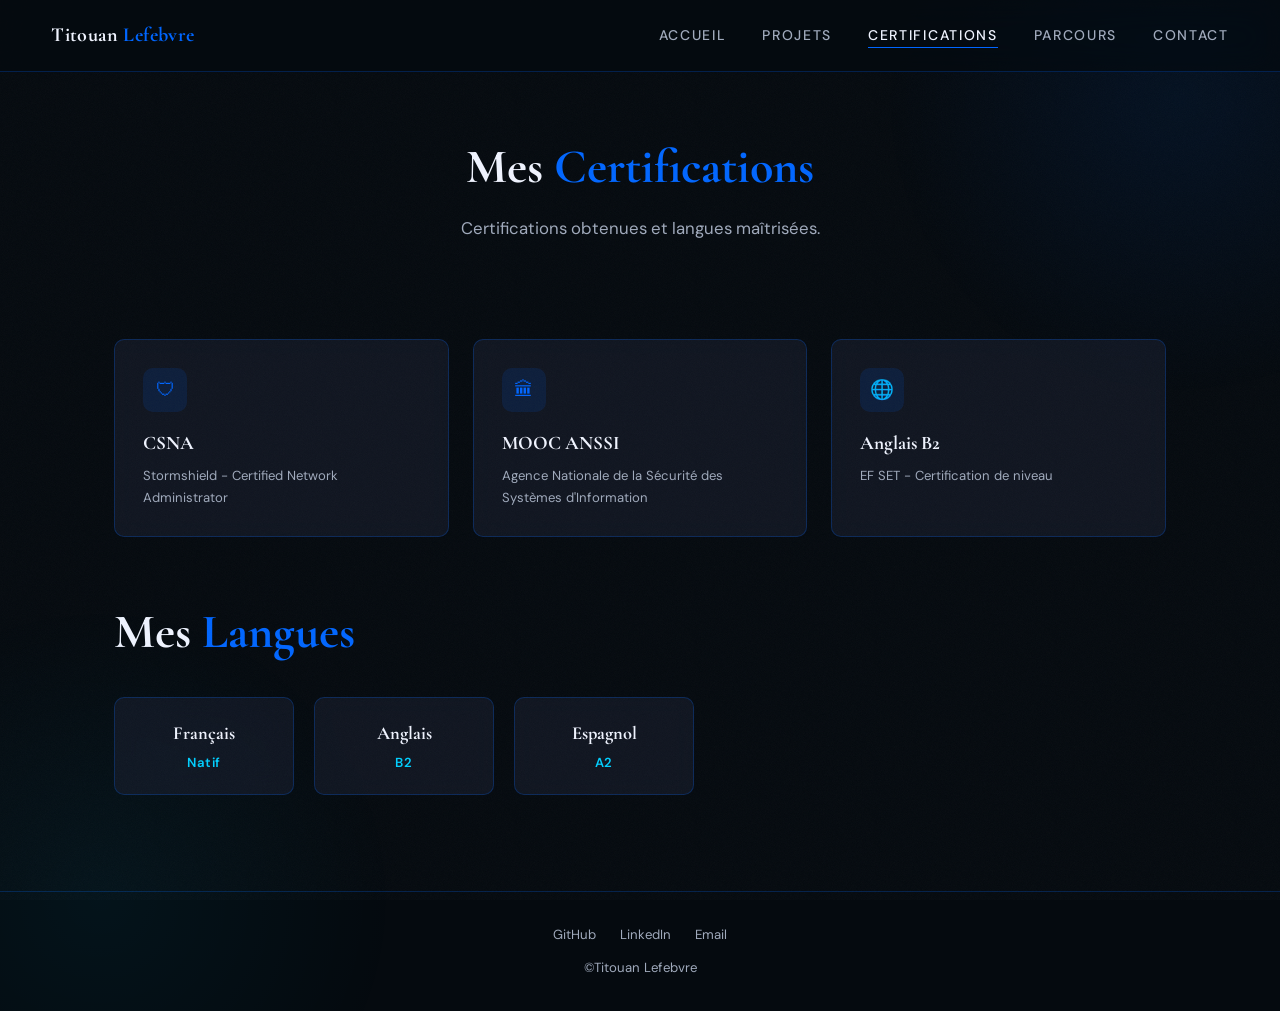
==== certifications.html @ 8d19de07 "Push test site" ====
<!DOCTYPE html>
<html lang="fr">
<head>
  <meta charset="UTF-8">
  <meta name="viewport" content="width=device-width, initial-scale=1.0">
  <title>Certifications - Titouan Lefebvre</title>
  <link rel="stylesheet" href="style.css">
</head>
<body>

<div id="cursor"></div>
<div class="ambient-glow"></div>
<div class="ambient-glow ambient-glow--bottom"></div>

<!-- Navigation -->
<nav class="navbar">
  <a href="index.html" class="nav-logo">Titouan <span>Lefebvre</span></a>
  <ul class="nav-links">
    <li><a href="index.html" class="nav-link">Accueil</a></li>
    <li><a href="projets.html" class="nav-link">Projets</a></li>
    <li><a href="certifications.html" class="nav-link">Certifications</a></li>
    <li><a href="parcours.html" class="nav-link">Parcours</a></li>
    <li><a href="contact.html" class="nav-link">Contact</a></li>
  </ul>
  <button class="burger" aria-label="Menu"><span></span><span></span><span></span></button>
</nav>
<div class="mobile-menu">
  <a href="index.html" class="nav-link">Accueil</a>
  <a href="projets.html" class="nav-link">Projets</a>
  <a href="certifications.html" class="nav-link">Certifications</a>
  <a href="parcours.html" class="nav-link">Parcours</a>
  <a href="contact.html" class="nav-link">Contact</a>
</div>

<!-- Header -->
<header class="page-header">
  <h1 class="section__title reveal">Mes <span class="accent">Certifications</span></h1>
  <p class="section__subtitle reveal">Certifications obtenues et langues maîtrisées.</p>
</header>

<!-- Certifications -->
<section class="section" style="padding-top:0">

  <div class="cert-grid">

    <div class="cert-card reveal">
      <div class="cert-card__icon">🛡</div>
      <h3 class="cert-card__name">CSNA</h3>
      <p class="cert-card__org">Stormshield - Certified Network Administrator</p>
    </div>

    <div class="cert-card reveal">
      <div class="cert-card__icon">🏛</div>
      <h3 class="cert-card__name">MOOC ANSSI</h3>
      <p class="cert-card__org">Agence Nationale de la Sécurité des Systèmes d'Information</p>
    </div>

    <div class="cert-card reveal">
      <div class="cert-card__icon">🌐</div>
      <h3 class="cert-card__name">Anglais B2</h3>
      <p class="cert-card__org">EF SET - Certification de niveau</p>
    </div>

  </div>

  <!-- Langues -->
  <h2 class="section__title reveal" style="margin-bottom:1.5rem;">Mes <span class="accent">Langues</span></h2>

  <div class="langues-list reveal">
    <div class="langue-item">
      <p class="langue-item__name">Français</p>
      <p class="langue-item__level">Natif</p>
    </div>
    <div class="langue-item">
      <p class="langue-item__name">Anglais</p>
      <p class="langue-item__level">B2</p>
    </div>
    <div class="langue-item">
      <p class="langue-item__name">Espagnol</p>
      <p class="langue-item__level">A2</p>
    </div>
  </div>

</section>

<!-- Footer -->
<footer class="footer">
  <div class="footer__links">
    <a href="https://github.com/Bearwholovebeer" target="_blank" class="footer__link">GitHub</a>
    <a href="https://www.linkedin.com/in/titouan-lefebvre-le-brouster-031602282" target="_blank" class="footer__link">LinkedIn</a>
    <a href="contact.html" class="footer__link">Email</a>
  </div>
  <p>&copy;Titouan Lefebvre</p>
</footer>

<script src="nav.js"></script>
</body>
</html>
---- style.css ----
/* ═══════════════════════════════════════════
   PORTFOLIO — Titouan Lefebvre-Le Brouster
   Direction : Luxe, Premium, Cybersécurité
   ═══════════════════════════════════════════ */

@import url('https://fonts.googleapis.com/css2?family=Cormorant+Garamond:ital,wght@0,400;0,600;0,700;1,400&family=DM+Sans:ital,wght@0,400;0,500;0,700;1,400&display=swap');

/* --- Tokens --- */
:root {
  --bg: #050A0F;
  --bg-card: #1A2030;
  --blue: #0066FF;
  --blue-dark: #005CE6;
  --cyan: #00CFFF;
  --white: #F0F4FF;
  --white-muted: #A0AABC;
  --border: rgba(0,102,255,0.25);
  --border-hover: rgba(0,207,255,0.45);
  --glass: rgba(26,32,48,0.55);
  --font-display: 'Cormorant Garamond', Georgia, serif;
  --font-body: 'DM Sans', system-ui, sans-serif;
  --ease: cubic-bezier(.25,.46,.45,.94);
  --ease-out: cubic-bezier(.22,1,.36,1);
}

/* --- Reset --- */
*, *::before, *::after { margin: 0; padding: 0; box-sizing: border-box; }
html { scroll-behavior: smooth; font-size: 16px; }

body {
  font-family: var(--font-body);
  background: var(--bg);
  color: var(--white);
  line-height: 1.65;
  overflow-x: hidden;
  -webkit-font-smoothing: antialiased;
}

/* --- Grain overlay --- */
body::before {
  content: '';
  position: fixed;
  inset: 0;
  z-index: 9999;
  pointer-events: none;
  opacity: .035;
  background-image: url("data:image/svg+xml,%3Csvg viewBox='0 0 256 256' xmlns='http://www.w3.org/2000/svg'%3E%3Cfilter id='n'%3E%3CfeTurbulence type='fractalNoise' baseFrequency='0.85' numOctaves='4' stitchTiles='stitch'/%3E%3C/filter%3E%3Crect width='100%25' height='100%25' filter='url(%23n)'/%3E%3C/svg%3E");
  background-repeat: repeat;
  background-size: 180px;
}

/* --- Custom cursor --- */
@media (hover: hover) {
  body { cursor: none; }
  a, button, .card, .nav-link { cursor: none; }
}
#cursor {
  position: fixed;
  width: 12px;
  height: 12px;
  background: var(--cyan);
  border-radius: 50%;
  pointer-events: none;
  z-index: 100000;
  mix-blend-mode: screen;
  transition: transform .15s var(--ease), opacity .2s;
  transform: translate(-50%,-50%);
  opacity: 0;
}
#cursor.visible { opacity: 1; }
#cursor.hover { transform: translate(-50%,-50%) scale(2.5); background: var(--blue); }

/* --- Ambient glow --- */
.ambient-glow {
  position: fixed;
  width: 600px;
  height: 600px;
  border-radius: 50%;
  background: radial-gradient(circle, rgba(0,102,255,0.08) 0%, transparent 70%);
  pointer-events: none;
  z-index: 0;
  top: -200px;
  right: -200px;
}
.ambient-glow--bottom {
  top: auto;
  bottom: -300px;
  right: auto;
  left: -200px;
  background: radial-gradient(circle, rgba(0,207,255,0.05) 0%, transparent 70%);
}

/* --- Navigation --- */
.navbar {
  position: fixed;
  top: 0;
  left: 0;
  right: 0;
  z-index: 10000;
  padding: 0 clamp(1.5rem, 4vw, 4rem);
  height: 72px;
  display: flex;
  align-items: center;
  justify-content: space-between;
  backdrop-filter: blur(16px) saturate(1.4);
  -webkit-backdrop-filter: blur(16px) saturate(1.4);
  background: rgba(5,10,15,0.7);
  border-bottom: 1px solid var(--border);
}
.nav-logo {
  font-family: var(--font-display);
  font-size: 1.25rem;
  font-weight: 700;
  color: var(--white);
  text-decoration: none;
  letter-spacing: .02em;
  white-space: nowrap;
}
.nav-logo span { color: var(--blue); }
.nav-links {
  display: flex;
  gap: 2.25rem;
  list-style: none;
}
.nav-link {
  font-size: .875rem;
  font-weight: 500;
  color: var(--white-muted);
  text-decoration: none;
  text-transform: uppercase;
  letter-spacing: .12em;
  position: relative;
  transition: color .3s;
}
.nav-link::after {
  content: '';
  position: absolute;
  bottom: -4px;
  left: 0;
  width: 0;
  height: 1.5px;
  background: var(--blue);
  transition: width .35s var(--ease-out);
}
.nav-link:hover, .nav-link.active { color: var(--white); }
.nav-link:hover::after, .nav-link.active::after { width: 100%; }

/* Burger */
.burger {
  display: none;
  flex-direction: column;
  gap: 5px;
  background: none;
  border: none;
  padding: 6px;
  z-index: 10001;
}
.burger span {
  display: block;
  width: 26px;
  height: 2px;
  background: var(--white);
  border-radius: 2px;
  transition: transform .3s, opacity .2s;
}
.burger.open span:nth-child(1) { transform: translateY(7px) rotate(45deg); }
.burger.open span:nth-child(2) { opacity: 0; }
.burger.open span:nth-child(3) { transform: translateY(-7px) rotate(-45deg); }

/* Mobile nav */
.mobile-menu {
  position: fixed;
  inset: 0;
  z-index: 9999;
  background: rgba(5,10,15,0.96);
  backdrop-filter: blur(24px);
  display: flex;
  flex-direction: column;
  align-items: center;
  justify-content: center;
  gap: 2rem;
  opacity: 0;
  pointer-events: none;
  transition: opacity .35s;
}
.mobile-menu.open { opacity: 1; pointer-events: all; }
.mobile-menu .nav-link {
  font-size: 1.5rem;
  letter-spacing: .08em;
}

@media (max-width: 768px) {
  .nav-links { display: none; }
  .burger { display: flex; }
}

/* --- Hero --- */
.hero {
  min-height: 100vh;
  display: flex;
  flex-direction: column;
  align-items: center;
  justify-content: center;
  text-align: center;
  padding: 6rem 1.5rem 4rem;
  position: relative;
}

/* Photo placeholder */
.hero__photo {
  width: 300px;
  height: 300px;
  border-radius: 50%;
  border: 2px solid var(--border);
  background: var(--bg-card);
  margin-bottom: 2rem;
  overflow: hidden;
  display: flex;
  align-items: center;
  justify-content: center;
  position: relative;
  box-shadow: 0 0 40px rgba(0,102,255,0.12);
}
.hero__photo img {
  width: 100%;
  height: 100%;
  object-fit: cover;
  display: block;
}
.hero__photo-placeholder {
  font-size: .7rem;
  text-transform: uppercase;
  letter-spacing: .1em;
  color: var(--white-muted);
}

.hero__name {
  font-family: var(--font-display);
  font-size: clamp(2.8rem, 7vw, 5.5rem);
  font-weight: 700;
  line-height: 1.1;
  letter-spacing: -.02em;
  margin-bottom: 1.25rem;
}
.hero__name .accent { color: var(--blue); }
.hero__tagline {
  font-size: clamp(1rem, 2.2vw, 1.3rem);
  color: var(--white-muted);
  max-width: 600px;
  margin-bottom: .5rem;
  font-style: italic;
  font-family: var(--font-display);
}
.hero__typewriter {
  display: inline;
  border-right: 2px solid var(--cyan);
  animation: blink .75s step-end infinite;
}
@keyframes blink { 50% { border-color: transparent; } }

.hero__cta-group {
  display: flex;
  gap: 1rem;
  margin-top: 2.5rem;
  flex-wrap: wrap;
  justify-content: center;
}

/* --- Buttons --- */
.btn {
  display: inline-flex;
  align-items: center;
  gap: .5rem;
  font-family: var(--font-body);
  font-weight: 600;
  font-size: .9rem;
  letter-spacing: .06em;
  text-transform: uppercase;
  text-decoration: none;
  padding: .85rem 2rem;
  border-radius: 4px;
  border: 1px solid var(--border);
  transition: all .35s var(--ease);
}
.btn--primary {
  background: var(--blue);
  color: #fff;
  border-color: var(--blue);
}
.btn--primary:hover {
  background: var(--blue-dark);
  box-shadow: 0 0 30px rgba(0,102,255,0.3);
  transform: translateY(-2px);
}
.btn--outline {
  background: transparent;
  color: var(--white);
}
.btn--outline:hover {
  border-color: var(--cyan);
  color: var(--cyan);
  transform: translateY(-2px);
}

/* --- Section layout --- */
.section {
  max-width: 1100px;
  margin: 0 auto;
  padding: 6rem 1.5rem;
}
.section__title {
  font-family: var(--font-display);
  font-size: clamp(2rem, 4.5vw, 3rem);
  font-weight: 700;
  margin-bottom: .5rem;
}
.section__title .accent { color: var(--blue); }
.section__subtitle {
  color: var(--white-muted);
  font-size: 1.05rem;
  margin-bottom: 3rem;
}

/* --- Cards --- */
.card-grid {
  display: grid;
  grid-template-columns: repeat(auto-fill, minmax(320px, 1fr));
  gap: 1.75rem;
}
.card {
  background: var(--glass);
  border: 1px solid var(--border);
  border-radius: 10px;
  padding: 2rem;
  backdrop-filter: blur(12px);
  -webkit-backdrop-filter: blur(12px);
  transition: transform .35s var(--ease-out), border-color .35s, box-shadow .35s;
  position: relative;
  overflow: hidden;
}
.card::before {
  content: '';
  position: absolute;
  top: 0; left: 0; right: 0;
  height: 2px;
  background: linear-gradient(90deg, transparent, var(--blue), transparent);
  opacity: 0;
  transition: opacity .35s;
}
.card:hover {
  transform: translateY(-6px);
  border-color: var(--border-hover);
  box-shadow: 0 16px 48px rgba(0,102,255,0.08);
}
.card:hover::before { opacity: 1; }
.card__title {
  font-family: var(--font-display);
  font-size: 1.45rem;
  font-weight: 700;
  margin-bottom: .6rem;
}
.card__desc {
  color: var(--white-muted);
  font-size: .925rem;
  line-height: 1.6;
  margin-bottom: 1.25rem;
}
.card__tags {
  display: flex;
  flex-wrap: wrap;
  gap: .5rem;
}
.tag {
  display: inline-block;
  font-size: .75rem;
  font-weight: 600;
  letter-spacing: .06em;
  text-transform: uppercase;
  padding: .3rem .7rem;
  border: 1px solid var(--border);
  border-radius: 3px;
  color: var(--cyan);
  background: rgba(0,207,255,0.06);
}

/* --- Code blocks --- */
.code-block {
  background: #0B1120;
  border: 1px solid var(--border);
  border-radius: 8px;
  padding: 1.25rem 1.5rem;
  overflow-x: auto;
  margin-top: 1rem;
  font-size: .82rem;
  line-height: 1.7;
  color: #c9d1d9;
  font-family: 'SF Mono', 'Fira Code', 'Consolas', monospace;
}
.code-block .kw { color: #ff7b72; }
.code-block .fn { color: #d2a8ff; }
.code-block .str { color: #a5d6ff; }
.code-block .cmt { color: #8b949e; }
.code-block .num { color: #79c0ff; }

/* --- Certifications --- */
.cert-grid {
  display: grid;
  grid-template-columns: repeat(auto-fill, minmax(300px, 1fr));
  gap: 1.5rem;
  margin-bottom: 3.5rem;
}
.cert-card {
  background: var(--glass);
  border: 1px solid var(--border);
  border-radius: 10px;
  padding: 1.75rem;
  backdrop-filter: blur(12px);
  -webkit-backdrop-filter: blur(12px);
  transition: transform .35s var(--ease-out), border-color .35s, box-shadow .35s;
}
.cert-card:hover {
  transform: translateY(-4px);
  border-color: var(--border-hover);
  box-shadow: 0 12px 36px rgba(0,102,255,0.07);
}
.cert-card__icon {
  width: 44px;
  height: 44px;
  border-radius: 10px;
  background: rgba(0,102,255,0.12);
  display: flex;
  align-items: center;
  justify-content: center;
  font-size: 1.2rem;
  margin-bottom: 1rem;
  color: var(--blue);
}
.cert-card__name {
  font-family: var(--font-display);
  font-size: 1.2rem;
  font-weight: 700;
  margin-bottom: .35rem;
}
.cert-card__org {
  font-size: .82rem;
  color: var(--white-muted);
}

/* Langues */
.langues-list {
  display: flex;
  flex-wrap: wrap;
  gap: 1.25rem;
}
.langue-item {
  background: var(--glass);
  border: 1px solid var(--border);
  border-radius: 10px;
  padding: 1.25rem 1.75rem;
  backdrop-filter: blur(12px);
  -webkit-backdrop-filter: blur(12px);
  min-width: 180px;
  text-align: center;
}
.langue-item__name {
  font-family: var(--font-display);
  font-size: 1.15rem;
  font-weight: 700;
  margin-bottom: .25rem;
}
.langue-item__level {
  font-size: .82rem;
  color: var(--cyan);
  font-weight: 600;
  letter-spacing: .05em;
}

/* --- Timeline --- */
.timeline {
  position: relative;
  padding-left: 2.5rem;
}
.timeline::before {
  content: '';
  position: absolute;
  left: 8px;
  top: 0;
  bottom: 0;
  width: 1.5px;
  background: linear-gradient(180deg, var(--blue), var(--cyan), transparent);
}
.timeline__block {
  position: relative;
  margin-bottom: 2.5rem;
}
.timeline__dot {
  position: absolute;
  left: -2.5rem;
  top: 6px;
  width: 16px;
  height: 16px;
  border-radius: 50%;
  background: var(--bg);
  border: 2px solid var(--blue);
  z-index: 1;
}
.timeline__dot::after {
  content: '';
  position: absolute;
  top: 50%; left: 50%;
  width: 6px; height: 6px;
  background: var(--blue);
  border-radius: 50%;
  transform: translate(-50%,-50%);
}
.timeline__date {
  font-size: .8rem;
  font-weight: 600;
  color: var(--cyan);
  text-transform: uppercase;
  letter-spacing: .1em;
  margin-bottom: .25rem;
}
.timeline__title {
  font-family: var(--font-display);
  font-size: 1.25rem;
  font-weight: 700;
  margin-bottom: .3rem;
}
.timeline__desc {
  color: var(--white-muted);
  font-size: .9rem;
  line-height: 1.6;
}
.timeline__section-title {
  font-family: var(--font-display);
  font-size: 1.6rem;
  font-weight: 700;
  margin-bottom: 2rem;
  color: var(--blue);
}

/* --- Contact (info only) --- */
.contact-wrapper {
  max-width: 600px;
}
.contact-info {
  display: flex;
  flex-direction: column;
  gap: 1.5rem;
}
.contact-info__item {
  display: flex;
  align-items: flex-start;
  gap: 1rem;
}
.contact-info__icon {
  width: 44px;
  height: 44px;
  border-radius: 10px;
  background: rgba(0,102,255,0.12);
  display: flex;
  align-items: center;
  justify-content: center;
  flex-shrink: 0;
  color: var(--blue);
  font-size: 1.1rem;
  font-weight: 700;
}
.contact-info__label {
  font-size: .75rem;
  text-transform: uppercase;
  letter-spacing: .1em;
  color: var(--white-muted);
  margin-bottom: .15rem;
}
.contact-info__value {
  font-size: .95rem;
  color: var(--white);
}
.contact-info__value a {
  color: var(--white);
  text-decoration: none;
  border-bottom: 1px solid var(--border);
  transition: border-color .3s, color .3s;
}
.contact-info__value a:hover { border-color: var(--cyan); color: var(--cyan); }

.availability-badge {
  display: inline-flex;
  align-items: center;
  gap: .5rem;
  padding: .6rem 1.2rem;
  border: 1px solid rgba(0,207,255,0.3);
  border-radius: 6px;
  background: rgba(0,207,255,0.06);
  font-size: .85rem;
  font-weight: 600;
  color: var(--cyan);
  margin-top: .5rem;
}
.availability-badge::before {
  content: '';
  width: 8px;
  height: 8px;
  background: var(--cyan);
  border-radius: 50%;
  animation: pulse-dot 2s infinite;
}
@keyframes pulse-dot {
  0%, 100% { opacity: 1; }
  50% { opacity: .3; }
}

/* --- Footer --- */
.footer {
  border-top: 1px solid var(--border);
  padding: 2rem 1.5rem;
  text-align: center;
  color: var(--white-muted);
  font-size: .825rem;
}
.footer__links {
  display: flex;
  justify-content: center;
  gap: 1.5rem;
  margin-bottom: .75rem;
}
.footer__link {
  color: var(--white-muted);
  text-decoration: none;
  transition: color .3s;
}
.footer__link:hover { color: var(--cyan); }

/* --- Page header --- */
.page-header {
  padding: 8rem 1.5rem 3rem;
  text-align: center;
}

/* --- Scroll reveal --- */
.reveal {
  opacity: 0;
  transform: translateY(30px);
  transition: opacity .7s var(--ease), transform .7s var(--ease);
}
.reveal.visible {
  opacity: 1;
  transform: none;
}

/* --- Responsive --- */
@media (max-width: 600px) {
  .card-grid { grid-template-columns: 1fr; }
  .cert-grid { grid-template-columns: 1fr; }
  .hero__name { font-size: 2.4rem; }
  .hero__photo { width: 170px; height: 170px; }
  .section { padding: 4rem 1.25rem; }
  .timeline { padding-left: 2rem; }
  .langues-list { flex-direction: column; }
  .langue-item { min-width: auto; }
}
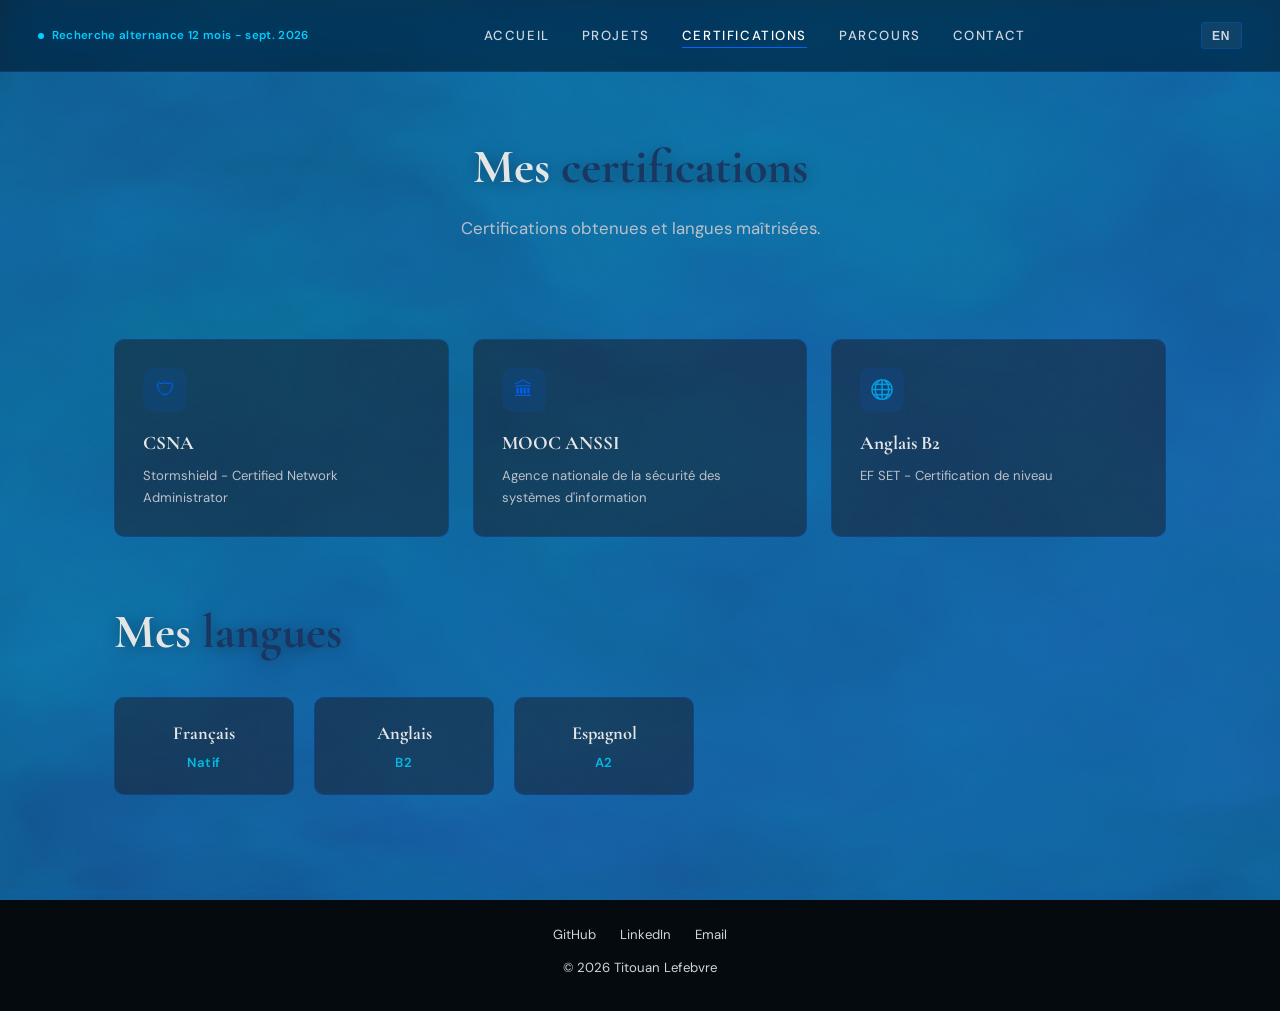
==== commit 70e447f5: "Final portfolio post" ====
--- a/certifications.html
+++ b/certifications.html
@@ -1,5 +1,5 @@
 <!DOCTYPE html>
-<html lang="fr">
+<html lang="fr" data-lang="fr">
 <head>
   <meta charset="UTF-8">
   <meta name="viewport" content="width=device-width, initial-scale=1.0">
@@ -7,92 +7,57 @@
   <link rel="stylesheet" href="style.css">
 </head>
 <body>
+<div class="page-transition"></div>
+<div id="shader-bg"></div>
+<div class="shader-veil"></div>
 
-<div id="cursor"></div>
-<div class="ambient-glow"></div>
-<div class="ambient-glow ambient-glow--bottom"></div>
-
-<!-- Navigation -->
 <nav class="navbar">
-  <a href="index.html" class="nav-logo">Titouan <span>Lefebvre</span></a>
-  <ul class="nav-links">
-    <li><a href="index.html" class="nav-link">Accueil</a></li>
-    <li><a href="projets.html" class="nav-link">Projets</a></li>
-    <li><a href="certifications.html" class="nav-link">Certifications</a></li>
-    <li><a href="parcours.html" class="nav-link">Parcours</a></li>
+  <a href="index.html" class="nav-availability"><span class="pulse"></span><span data-fr="Recherche alternance 12 mois - sept. 2026" data-en="Looking for 12-month apprenticeship - Sept. 2026">Recherche alternance 12 mois - sept. 2026</span></a>
+  <ul class="nav-center">
+    <li><a href="index.html" class="nav-link" data-fr="Accueil" data-en="Home">Accueil</a></li>
+    <li><a href="projets.html" class="nav-link" data-fr="Projets" data-en="Projects">Projets</a></li>
+    <li><a href="certifications.html" class="nav-link" data-fr="Certifications" data-en="Certifications">Certifications</a></li>
+    <li><a href="parcours.html" class="nav-link" data-fr="Parcours" data-en="Background">Parcours</a></li>
     <li><a href="contact.html" class="nav-link">Contact</a></li>
   </ul>
-  <button class="burger" aria-label="Menu"><span></span><span></span><span></span></button>
+  <div class="nav-right"><button class="lang-toggle">EN</button><button class="burger" aria-label="Menu"><span></span><span></span><span></span></button></div>
 </nav>
 <div class="mobile-menu">
-  <a href="index.html" class="nav-link">Accueil</a>
-  <a href="projets.html" class="nav-link">Projets</a>
-  <a href="certifications.html" class="nav-link">Certifications</a>
-  <a href="parcours.html" class="nav-link">Parcours</a>
+  <a href="index.html" class="nav-link" data-fr="Accueil" data-en="Home">Accueil</a>
+  <a href="projets.html" class="nav-link" data-fr="Projets" data-en="Projects">Projets</a>
+  <a href="certifications.html" class="nav-link" data-fr="Certifications" data-en="Certifications">Certifications</a>
+  <a href="parcours.html" class="nav-link" data-fr="Parcours" data-en="Background">Parcours</a>
   <a href="contact.html" class="nav-link">Contact</a>
 </div>
 
-<!-- Header -->
-<header class="page-header">
-  <h1 class="section__title reveal">Mes <span class="accent">Certifications</span></h1>
-  <p class="section__subtitle reveal">Certifications obtenues et langues maîtrisées.</p>
-</header>
+<div class="page-content">
+  <header class="page-header">
+    <h1 class="section__title reveal"><span data-fr="Mes" data-en="My">Mes</span> <span class="accent" data-fr="certifications" data-en="certifications">certifications</span></h1>
+    <p class="section__subtitle reveal reveal-d1" data-fr="Certifications obtenues et langues maîtrisées." data-en="Certifications earned and languages spoken.">Certifications obtenues et langues maîtrisées.</p>
+  </header>
+  <section class="section" style="padding-top:0">
+    <div class="cert-grid">
+      <div class="cert-card reveal"><div class="cert-card__icon">🛡</div><h3 class="cert-card__name">CSNA</h3><p class="cert-card__org" data-fr="Stormshield - Certified Network Administrator" data-en="Stormshield - Certified Network Administrator">Stormshield - Certified Network Administrator</p></div>
+      <div class="cert-card reveal"><div class="cert-card__icon">🏛</div><h3 class="cert-card__name">MOOC ANSSI</h3><p class="cert-card__org" data-fr="Agence nationale de la sécurité des systèmes d'information" data-en="French national agency for information systems security">Agence nationale de la sécurité des systèmes d'information</p></div>
+      <div class="cert-card reveal"><div class="cert-card__icon">🌐</div><h3 class="cert-card__name" data-fr="Anglais B2" data-en="English B2">Anglais B2</h3><p class="cert-card__org" data-fr="EF SET - Certification de niveau" data-en="EF SET - Level certification">EF SET - Certification de niveau</p></div>
+    </div>
+    <h2 class="section__title reveal" style="margin-bottom:1.5rem;"><span data-fr="Mes" data-en="My">Mes</span> <span class="accent" data-fr="langues" data-en="languages">langues</span></h2>
+    <div class="langues-list reveal">
+      <div class="langue-item"><p class="langue-item__name" data-fr="Français" data-en="French">Français</p><p class="langue-item__level" data-fr="Natif" data-en="Native">Natif</p></div>
+      <div class="langue-item"><p class="langue-item__name" data-fr="Anglais" data-en="English">Anglais</p><p class="langue-item__level">B2</p></div>
+      <div class="langue-item"><p class="langue-item__name" data-fr="Espagnol" data-en="Spanish">Espagnol</p><p class="langue-item__level">A2</p></div>
+    </div>
+  </section>
+</div>
 
-<!-- Certifications -->
-<section class="section" style="padding-top:0">
-
-  <div class="cert-grid">
-
-    <div class="cert-card reveal">
-      <div class="cert-card__icon">🛡</div>
-      <h3 class="cert-card__name">CSNA</h3>
-      <p class="cert-card__org">Stormshield - Certified Network Administrator</p>
-    </div>
-
-    <div class="cert-card reveal">
-      <div class="cert-card__icon">🏛</div>
-      <h3 class="cert-card__name">MOOC ANSSI</h3>
-      <p class="cert-card__org">Agence Nationale de la Sécurité des Systèmes d'Information</p>
-    </div>
-
-    <div class="cert-card reveal">
-      <div class="cert-card__icon">🌐</div>
-      <h3 class="cert-card__name">Anglais B2</h3>
-      <p class="cert-card__org">EF SET - Certification de niveau</p>
-    </div>
-
-  </div>
-
-  <!-- Langues -->
-  <h2 class="section__title reveal" style="margin-bottom:1.5rem;">Mes <span class="accent">Langues</span></h2>
-
-  <div class="langues-list reveal">
-    <div class="langue-item">
-      <p class="langue-item__name">Français</p>
-      <p class="langue-item__level">Natif</p>
-    </div>
-    <div class="langue-item">
-      <p class="langue-item__name">Anglais</p>
-      <p class="langue-item__level">B2</p>
-    </div>
-    <div class="langue-item">
-      <p class="langue-item__name">Espagnol</p>
-      <p class="langue-item__level">A2</p>
-    </div>
-  </div>
-
-</section>
-
-<!-- Footer -->
 <footer class="footer">
   <div class="footer__links">
     <a href="https://github.com/Bearwholovebeer" target="_blank" class="footer__link">GitHub</a>
     <a href="https://www.linkedin.com/in/titouan-lefebvre-le-brouster-031602282" target="_blank" class="footer__link">LinkedIn</a>
     <a href="contact.html" class="footer__link">Email</a>
   </div>
-  <p>&copy;Titouan Lefebvre</p>
+  <p>&copy; <span id="copyright-year"></span> Titouan Lefebvre</p>
 </footer>
-
 <script src="nav.js"></script>
 </body>
-</html>
+</html>
--- a/style.css
+++ b/style.css
@@ -1,29 +1,28 @@
-/* ═══════════════════════════════════════════
-   PORTFOLIO — Titouan Lefebvre-Le Brouster
-   Direction : Luxe, Premium, Cybersécurité
-   ═══════════════════════════════════════════ */
+/* Portfolio - Titouan Lefebvre */
 
 @import url('https://fonts.googleapis.com/css2?family=Cormorant+Garamond:ital,wght@0,400;0,600;0,700;1,400&family=DM+Sans:ital,wght@0,400;0,500;0,700;1,400&display=swap');
 
-/* --- Tokens --- */
 :root {
   --bg: #050A0F;
   --bg-card: #1A2030;
   --blue: #0066FF;
   --blue-dark: #005CE6;
   --cyan: #00CFFF;
-  --white: #F0F4FF;
-  --white-muted: #A0AABC;
-  --border: rgba(0,102,255,0.25);
-  --border-hover: rgba(0,207,255,0.45);
-  --glass: rgba(26,32,48,0.55);
+  --white: #FFFFFF;
+  --white-muted: #D0D6E0;
+  --border: rgba(0, 102, 255, 0.25);
+  --border-hover: rgba(0, 207, 255, 0.45);
+  --glass: rgba(26, 32, 48, 0.55);
   --font-display: 'Cormorant Garamond', Georgia, serif;
   --font-body: 'DM Sans', system-ui, sans-serif;
-  --ease: cubic-bezier(.25,.46,.45,.94);
-  --ease-out: cubic-bezier(.22,1,.36,1);
-}
-
-/* --- Reset --- */
+  --ease: cubic-bezier(.25, .46, .45, .94);
+  --ease-out: cubic-bezier(.22, 1, .36, 1);
+
+  /* custom cursor: clean arrow, cyan tinted */
+  --cursor-default: url("data:image/svg+xml,%3Csvg xmlns='http://www.w3.org/2000/svg' width='20' height='24' viewBox='0 0 20 24'%3E%3Cpath d='M1 1l7 20 2.5-7.5L18 11z' fill='%23F0F4FF' stroke='%23005CE6' stroke-width='1.2' stroke-linejoin='round'/%3E%3C/svg%3E") 1 1, auto;
+  --cursor-pointer: url("data:image/svg+xml,%3Csvg xmlns='http://www.w3.org/2000/svg' width='20' height='24' viewBox='0 0 20 24'%3E%3Cpath d='M1 1l7 20 2.5-7.5L18 11z' fill='%2300CFFF' stroke='%23005CE6' stroke-width='1.2' stroke-linejoin='round'/%3E%3C/svg%3E") 1 1, pointer;
+}
+
 *, *::before, *::after { margin: 0; padding: 0; box-sizing: border-box; }
 html { scroll-behavior: smooth; font-size: 16px; }
 
@@ -34,96 +33,123 @@
   line-height: 1.65;
   overflow-x: hidden;
   -webkit-font-smoothing: antialiased;
-}
-
-/* --- Grain overlay --- */
+  cursor: var(--cursor-default);
+}
+
+a, button, .card, .cert-card, .tag, .nav-link, .lang-toggle {
+  cursor: var(--cursor-pointer);
+}
+
+/* grain */
 body::before {
   content: '';
   position: fixed;
   inset: 0;
   z-index: 9999;
   pointer-events: none;
-  opacity: .035;
+  opacity: .03;
   background-image: url("data:image/svg+xml,%3Csvg viewBox='0 0 256 256' xmlns='http://www.w3.org/2000/svg'%3E%3Cfilter id='n'%3E%3CfeTurbulence type='fractalNoise' baseFrequency='0.85' numOctaves='4' stitchTiles='stitch'/%3E%3C/filter%3E%3Crect width='100%25' height='100%25' filter='url(%23n)'/%3E%3C/svg%3E");
   background-repeat: repeat;
   background-size: 180px;
 }
 
-/* --- Custom cursor --- */
-@media (hover: hover) {
-  body { cursor: none; }
-  a, button, .card, .nav-link { cursor: none; }
-}
-#cursor {
+/* shader background */
+#shader-bg {
   position: fixed;
-  width: 12px;
-  height: 12px;
-  background: var(--cyan);
-  border-radius: 50%;
+  inset: 0;
+  z-index: 0;
+  opacity: 0;
+  transition: opacity 1.5s ease;
+}
+#shader-bg.loaded { opacity: 1; }
+#shader-bg canvas {
+  width: 100%;
+  height: 100%;
+  display: block;
+}
+.shader-veil {
+  position: fixed;
+  inset: 0;
+  z-index: 1;
+  background: rgba(5, 10, 15, 0.1);
   pointer-events: none;
-  z-index: 100000;
-  mix-blend-mode: screen;
-  transition: transform .15s var(--ease), opacity .2s;
-  transform: translate(-50%,-50%);
+}
+
+/* page transition */
+.page-transition {
+  position: fixed;
+  inset: 0;
+  z-index: 99999;
+  background: var(--bg);
   opacity: 0;
-}
-#cursor.visible { opacity: 1; }
-#cursor.hover { transform: translate(-50%,-50%) scale(2.5); background: var(--blue); }
-
-/* --- Ambient glow --- */
-.ambient-glow {
-  position: fixed;
-  width: 600px;
-  height: 600px;
-  border-radius: 50%;
-  background: radial-gradient(circle, rgba(0,102,255,0.08) 0%, transparent 70%);
   pointer-events: none;
-  z-index: 0;
-  top: -200px;
-  right: -200px;
-}
-.ambient-glow--bottom {
-  top: auto;
-  bottom: -300px;
-  right: auto;
-  left: -200px;
-  background: radial-gradient(circle, rgba(0,207,255,0.05) 0%, transparent 70%);
-}
-
-/* --- Navigation --- */
+  transition: opacity .3s ease;
+}
+.page-transition.active {
+  opacity: 1;
+  pointer-events: all;
+}
+
+/* page enter */
+.page-content {
+  opacity: 0;
+  transform: translateY(16px);
+  animation: fadeSlideIn .5s .05s var(--ease-out) forwards;
+}
+@keyframes fadeSlideIn {
+  to { opacity: 1; transform: none; }
+}
+
+/* navigation */
 .navbar {
   position: fixed;
   top: 0;
   left: 0;
   right: 0;
   z-index: 10000;
-  padding: 0 clamp(1.5rem, 4vw, 4rem);
+  padding: 0 clamp(1rem, 3vw, 3rem);
   height: 72px;
   display: flex;
   align-items: center;
   justify-content: space-between;
   backdrop-filter: blur(16px) saturate(1.4);
   -webkit-backdrop-filter: blur(16px) saturate(1.4);
-  background: rgba(5,10,15,0.7);
+  background: rgba(5, 10, 15, 0.55);
   border-bottom: 1px solid var(--border);
 }
-.nav-logo {
-  font-family: var(--font-display);
-  font-size: 1.25rem;
-  font-weight: 700;
-  color: var(--white);
+
+.nav-availability {
+  display: flex;
+  align-items: center;
+  gap: .45rem;
+  font-size: .72rem;
+  font-weight: 600;
+  color: var(--cyan);
+  letter-spacing: .03em;
+  white-space: nowrap;
   text-decoration: none;
-  letter-spacing: .02em;
-  white-space: nowrap;
-}
-.nav-logo span { color: var(--blue); }
-.nav-links {
-  display: flex;
-  gap: 2.25rem;
+  flex-shrink: 0;
+}
+.nav-availability .pulse {
+  width: 6px;
+  height: 6px;
+  background: var(--cyan);
+  border-radius: 50%;
+  flex-shrink: 0;
+  animation: pulse-dot 2s infinite;
+}
+@keyframes pulse-dot {
+  0%, 100% { opacity: 1; }
+  50% { opacity: .3; }
+}
+
+.nav-center {
+  display: flex;
+  gap: 2rem;
   list-style: none;
 }
 .nav-link {
-  font-size: .875rem;
+  font-size: .825rem;
   font-weight: 500;
   color: var(--white-muted);
   text-decoration: none;
@@ -142,10 +168,28 @@
   background: var(--blue);
   transition: width .35s var(--ease-out);
 }
-.nav-link:hover, .nav-link.active { color: var(--white); }
-.nav-link:hover::after, .nav-link.active::after { width: 100%; }
-
-/* Burger */
+.nav-link:hover,
+.nav-link.active { color: var(--white); }
+.nav-link:hover::after,
+.nav-link.active::after { width: 100%; }
+
+.lang-toggle {
+  font-size: .75rem;
+  font-weight: 600;
+  color: var(--white-muted);
+  background: rgba(255, 255, 255, 0.05);
+  border: 1px solid var(--border);
+  border-radius: 4px;
+  padding: .35rem .65rem;
+  letter-spacing: .06em;
+  transition: color .3s, border-color .3s;
+  flex-shrink: 0;
+}
+.lang-toggle:hover {
+  color: var(--white);
+  border-color: var(--cyan);
+}
+
 .burger {
   display: none;
   flex-direction: column;
@@ -167,12 +211,11 @@
 .burger.open span:nth-child(2) { opacity: 0; }
 .burger.open span:nth-child(3) { transform: translateY(-7px) rotate(-45deg); }
 
-/* Mobile nav */
 .mobile-menu {
   position: fixed;
   inset: 0;
   z-index: 9999;
-  background: rgba(5,10,15,0.96);
+  background: rgba(5, 10, 15, 0.96);
   backdrop-filter: blur(24px);
   display: flex;
   flex-direction: column;
@@ -184,17 +227,21 @@
   transition: opacity .35s;
 }
 .mobile-menu.open { opacity: 1; pointer-events: all; }
-.mobile-menu .nav-link {
-  font-size: 1.5rem;
-  letter-spacing: .08em;
-}
-
-@media (max-width: 768px) {
-  .nav-links { display: none; }
+.mobile-menu .nav-link { font-size: 1.5rem; letter-spacing: .08em; }
+
+.nav-right {
+  display: flex;
+  align-items: center;
+  gap: .75rem;
+}
+
+@media (max-width: 900px) {
+  .nav-center { display: none; }
   .burger { display: flex; }
-}
-
-/* --- Hero --- */
+  .nav-availability { font-size: .6rem; max-width: 180px; white-space: normal; line-height: 1.3; }
+}
+
+/* hero */
 .hero {
   min-height: 100vh;
   display: flex;
@@ -204,12 +251,12 @@
   text-align: center;
   padding: 6rem 1.5rem 4rem;
   position: relative;
-}
-
-/* Photo placeholder */
+  z-index: 2;
+}
+
 .hero__photo {
-  width: 300px;
-  height: 300px;
+  width: 200px;
+  height: 200px;
   border-radius: 50%;
   border: 2px solid var(--border);
   background: var(--bg-card);
@@ -219,19 +266,13 @@
   align-items: center;
   justify-content: center;
   position: relative;
-  box-shadow: 0 0 40px rgba(0,102,255,0.12);
+  box-shadow: 0 0 50px rgba(0, 102, 255, 0.15);
 }
 .hero__photo img {
   width: 100%;
   height: 100%;
   object-fit: cover;
   display: block;
-}
-.hero__photo-placeholder {
-  font-size: .7rem;
-  text-transform: uppercase;
-  letter-spacing: .1em;
-  color: var(--white-muted);
 }
 
 .hero__name {
@@ -241,8 +282,9 @@
   line-height: 1.1;
   letter-spacing: -.02em;
   margin-bottom: 1.25rem;
-}
-.hero__name .accent { color: var(--blue); }
+  text-shadow: 0 2px 20px rgba(0, 0, 0, 0.5);
+}
+.hero__name .accent { color: #1B3A6B; }
 .hero__tagline {
   font-size: clamp(1rem, 2.2vw, 1.3rem);
   color: var(--white-muted);
@@ -250,6 +292,7 @@
   margin-bottom: .5rem;
   font-style: italic;
   font-family: var(--font-display);
+  text-shadow: 0 1px 12px rgba(0, 0, 0, 0.4);
 }
 .hero__typewriter {
   display: inline;
@@ -266,7 +309,7 @@
   justify-content: center;
 }
 
-/* --- Buttons --- */
+/* buttons */
 .btn {
   display: inline-flex;
   align-items: center;
@@ -289,7 +332,7 @@
 }
 .btn--primary:hover {
   background: var(--blue-dark);
-  box-shadow: 0 0 30px rgba(0,102,255,0.3);
+  box-shadow: 0 0 30px rgba(0, 102, 255, 0.3);
   transform: translateY(-2px);
 }
 .btn--outline {
@@ -302,26 +345,29 @@
   transform: translateY(-2px);
 }
 
-/* --- Section layout --- */
+/* sections */
 .section {
   max-width: 1100px;
   margin: 0 auto;
   padding: 6rem 1.5rem;
+  position: relative;
+  z-index: 2;
 }
 .section__title {
   font-family: var(--font-display);
   font-size: clamp(2rem, 4.5vw, 3rem);
   font-weight: 700;
   margin-bottom: .5rem;
-}
-.section__title .accent { color: var(--blue); }
+  text-shadow: 0 2px 16px rgba(0, 0, 0, 0.4);
+}
+.section__title .accent { color: #1B3A6B; }
 .section__subtitle {
   color: var(--white-muted);
   font-size: 1.05rem;
   margin-bottom: 3rem;
 }
 
-/* --- Cards --- */
+/* cards */
 .card-grid {
   display: grid;
   grid-template-columns: repeat(auto-fill, minmax(320px, 1fr));
@@ -350,7 +396,7 @@
 .card:hover {
   transform: translateY(-6px);
   border-color: var(--border-hover);
-  box-shadow: 0 16px 48px rgba(0,102,255,0.08);
+  box-shadow: 0 16px 48px rgba(0, 102, 255, 0.08);
 }
 .card:hover::before { opacity: 1; }
 .card__title {
@@ -365,11 +411,7 @@
   line-height: 1.6;
   margin-bottom: 1.25rem;
 }
-.card__tags {
-  display: flex;
-  flex-wrap: wrap;
-  gap: .5rem;
-}
+.card__tags { display: flex; flex-wrap: wrap; gap: .5rem; }
 .tag {
   display: inline-block;
   font-size: .75rem;
@@ -380,29 +422,10 @@
   border: 1px solid var(--border);
   border-radius: 3px;
   color: var(--cyan);
-  background: rgba(0,207,255,0.06);
-}
-
-/* --- Code blocks --- */
-.code-block {
-  background: #0B1120;
-  border: 1px solid var(--border);
-  border-radius: 8px;
-  padding: 1.25rem 1.5rem;
-  overflow-x: auto;
-  margin-top: 1rem;
-  font-size: .82rem;
-  line-height: 1.7;
-  color: #c9d1d9;
-  font-family: 'SF Mono', 'Fira Code', 'Consolas', monospace;
-}
-.code-block .kw { color: #ff7b72; }
-.code-block .fn { color: #d2a8ff; }
-.code-block .str { color: #a5d6ff; }
-.code-block .cmt { color: #8b949e; }
-.code-block .num { color: #79c0ff; }
-
-/* --- Certifications --- */
+  background: rgba(0, 207, 255, 0.06);
+}
+
+/* certifications */
 .cert-grid {
   display: grid;
   grid-template-columns: repeat(auto-fill, minmax(300px, 1fr));
@@ -421,37 +444,19 @@
 .cert-card:hover {
   transform: translateY(-4px);
   border-color: var(--border-hover);
-  box-shadow: 0 12px 36px rgba(0,102,255,0.07);
+  box-shadow: 0 12px 36px rgba(0, 102, 255, 0.07);
 }
 .cert-card__icon {
-  width: 44px;
-  height: 44px;
-  border-radius: 10px;
-  background: rgba(0,102,255,0.12);
-  display: flex;
-  align-items: center;
-  justify-content: center;
-  font-size: 1.2rem;
-  margin-bottom: 1rem;
-  color: var(--blue);
-}
-.cert-card__name {
-  font-family: var(--font-display);
-  font-size: 1.2rem;
-  font-weight: 700;
-  margin-bottom: .35rem;
-}
-.cert-card__org {
-  font-size: .82rem;
-  color: var(--white-muted);
-}
-
-/* Langues */
-.langues-list {
-  display: flex;
-  flex-wrap: wrap;
-  gap: 1.25rem;
-}
+  width: 44px; height: 44px; border-radius: 10px;
+  background: rgba(0, 102, 255, 0.12);
+  display: flex; align-items: center; justify-content: center;
+  font-size: 1.2rem; margin-bottom: 1rem; color: var(--blue);
+}
+.cert-card__name { font-family: var(--font-display); font-size: 1.2rem; font-weight: 700; margin-bottom: .35rem; }
+.cert-card__org { font-size: .82rem; color: var(--white-muted); }
+
+/* langues */
+.langues-list { display: flex; flex-wrap: wrap; gap: 1.25rem; }
 .langue-item {
   background: var(--glass);
   border: 1px solid var(--border);
@@ -462,195 +467,92 @@
   min-width: 180px;
   text-align: center;
 }
-.langue-item__name {
-  font-family: var(--font-display);
-  font-size: 1.15rem;
-  font-weight: 700;
-  margin-bottom: .25rem;
-}
-.langue-item__level {
-  font-size: .82rem;
-  color: var(--cyan);
-  font-weight: 600;
-  letter-spacing: .05em;
-}
-
-/* --- Timeline --- */
-.timeline {
-  position: relative;
-  padding-left: 2.5rem;
-}
+.langue-item__name { font-family: var(--font-display); font-size: 1.15rem; font-weight: 700; margin-bottom: .25rem; }
+.langue-item__level { font-size: .82rem; color: var(--cyan); font-weight: 600; letter-spacing: .05em; }
+
+/* timeline */
+.timeline { position: relative; padding-left: 2.5rem; }
 .timeline::before {
-  content: '';
-  position: absolute;
-  left: 8px;
-  top: 0;
-  bottom: 0;
+  content: ''; position: absolute; left: 8px; top: 0; bottom: 0;
   width: 1.5px;
   background: linear-gradient(180deg, var(--blue), var(--cyan), transparent);
 }
-.timeline__block {
-  position: relative;
-  margin-bottom: 2.5rem;
-}
+.timeline__block { position: relative; margin-bottom: 2.5rem; }
 .timeline__dot {
-  position: absolute;
-  left: -2.5rem;
-  top: 6px;
-  width: 16px;
-  height: 16px;
-  border-radius: 50%;
-  background: var(--bg);
-  border: 2px solid var(--blue);
-  z-index: 1;
+  position: absolute; left: -2.5rem; top: 6px; width: 16px; height: 16px;
+  border-radius: 50%; background: var(--bg); border: 2px solid var(--blue); z-index: 1;
 }
 .timeline__dot::after {
-  content: '';
-  position: absolute;
-  top: 50%; left: 50%;
-  width: 6px; height: 6px;
-  background: var(--blue);
-  border-radius: 50%;
-  transform: translate(-50%,-50%);
-}
-.timeline__date {
-  font-size: .8rem;
-  font-weight: 600;
-  color: var(--cyan);
-  text-transform: uppercase;
-  letter-spacing: .1em;
-  margin-bottom: .25rem;
-}
-.timeline__title {
-  font-family: var(--font-display);
-  font-size: 1.25rem;
-  font-weight: 700;
-  margin-bottom: .3rem;
-}
-.timeline__desc {
-  color: var(--white-muted);
-  font-size: .9rem;
-  line-height: 1.6;
-}
-.timeline__section-title {
-  font-family: var(--font-display);
-  font-size: 1.6rem;
-  font-weight: 700;
-  margin-bottom: 2rem;
-  color: var(--blue);
-}
-
-/* --- Contact (info only) --- */
-.contact-wrapper {
-  max-width: 600px;
-}
-.contact-info {
-  display: flex;
-  flex-direction: column;
-  gap: 1.5rem;
-}
-.contact-info__item {
-  display: flex;
-  align-items: flex-start;
-  gap: 1rem;
-}
+  content: ''; position: absolute; top: 50%; left: 50%;
+  width: 6px; height: 6px; background: var(--blue); border-radius: 50%;
+  transform: translate(-50%, -50%);
+}
+.timeline__date { font-size: .8rem; font-weight: 600; color: var(--cyan); text-transform: uppercase; letter-spacing: .1em; margin-bottom: .25rem; }
+.timeline__title { font-family: var(--font-display); font-size: 1.25rem; font-weight: 700; margin-bottom: .3rem; }
+.timeline__desc { color: var(--white-muted); font-size: .9rem; line-height: 1.6; }
+.timeline__section-title { font-family: var(--font-display); font-size: 1.6rem; font-weight: 700; margin-bottom: 2rem; color: #1B3A6B; }
+
+/* contact */
+.contact-wrapper { max-width: 600px; position: relative; z-index: 2; }
+.contact-info { display: flex; flex-direction: column; gap: 1.5rem; }
+.contact-info__item { display: flex; align-items: flex-start; gap: 1rem; }
 .contact-info__icon {
-  width: 44px;
-  height: 44px;
-  border-radius: 10px;
-  background: rgba(0,102,255,0.12);
-  display: flex;
-  align-items: center;
-  justify-content: center;
-  flex-shrink: 0;
-  color: var(--blue);
-  font-size: 1.1rem;
-  font-weight: 700;
-}
-.contact-info__label {
-  font-size: .75rem;
-  text-transform: uppercase;
-  letter-spacing: .1em;
-  color: var(--white-muted);
-  margin-bottom: .15rem;
-}
-.contact-info__value {
-  font-size: .95rem;
-  color: var(--white);
-}
+  width: 44px; height: 44px; border-radius: 10px;
+  background: rgba(0, 102, 255, 0.12);
+  display: flex; align-items: center; justify-content: center;
+  flex-shrink: 0; color: var(--blue); font-size: 1.1rem; font-weight: 700;
+}
+.contact-info__label { font-size: .75rem; text-transform: uppercase; letter-spacing: .1em; color: var(--white-muted); margin-bottom: .15rem; }
+.contact-info__value { font-size: .95rem; color: var(--white); }
 .contact-info__value a {
-  color: var(--white);
-  text-decoration: none;
+  color: var(--white); text-decoration: none;
   border-bottom: 1px solid var(--border);
   transition: border-color .3s, color .3s;
 }
 .contact-info__value a:hover { border-color: var(--cyan); color: var(--cyan); }
-
 .availability-badge {
-  display: inline-flex;
-  align-items: center;
-  gap: .5rem;
+  display: inline-flex; align-items: center; gap: .5rem;
   padding: .6rem 1.2rem;
-  border: 1px solid rgba(0,207,255,0.3);
+  border: 1px solid rgba(0, 207, 255, 0.3);
   border-radius: 6px;
-  background: rgba(0,207,255,0.06);
-  font-size: .85rem;
-  font-weight: 600;
-  color: var(--cyan);
-  margin-top: .5rem;
+  background: rgba(0, 207, 255, 0.06);
+  font-size: .85rem; font-weight: 600; color: var(--cyan); margin-top: .5rem;
 }
 .availability-badge::before {
-  content: '';
-  width: 8px;
-  height: 8px;
-  background: var(--cyan);
-  border-radius: 50%;
+  content: ''; width: 8px; height: 8px;
+  background: var(--cyan); border-radius: 50%;
   animation: pulse-dot 2s infinite;
 }
-@keyframes pulse-dot {
-  0%, 100% { opacity: 1; }
-  50% { opacity: .3; }
-}
-
-/* --- Footer --- */
+
+/* footer */
 .footer {
   border-top: 1px solid var(--border);
   padding: 2rem 1.5rem;
   text-align: center;
   color: var(--white-muted);
   font-size: .825rem;
-}
-.footer__links {
-  display: flex;
-  justify-content: center;
-  gap: 1.5rem;
-  margin-bottom: .75rem;
-}
-.footer__link {
-  color: var(--white-muted);
-  text-decoration: none;
-  transition: color .3s;
-}
+  position: relative;
+  z-index: 2;
+}
+.footer__links { display: flex; justify-content: center; gap: 1.5rem; margin-bottom: .75rem; }
+.footer__link { color: var(--white-muted); text-decoration: none; transition: color .3s; }
 .footer__link:hover { color: var(--cyan); }
 
-/* --- Page header --- */
-.page-header {
-  padding: 8rem 1.5rem 3rem;
-  text-align: center;
-}
-
-/* --- Scroll reveal --- */
+/* page header */
+.page-header { padding: 8rem 1.5rem 3rem; text-align: center; position: relative; z-index: 2; }
+
+/* scroll reveal */
 .reveal {
-  opacity: 0;
-  transform: translateY(30px);
+  opacity: 0; transform: translateY(30px);
   transition: opacity .7s var(--ease), transform .7s var(--ease);
 }
-.reveal.visible {
-  opacity: 1;
-  transform: none;
-}
-
-/* --- Responsive --- */
+.reveal.visible { opacity: 1; transform: none; }
+.reveal-d1 { transition-delay: .1s; }
+.reveal-d2 { transition-delay: .2s; }
+.reveal-d3 { transition-delay: .3s; }
+.reveal-d4 { transition-delay: .4s; }
+
+/* responsive */
 @media (max-width: 600px) {
   .card-grid { grid-template-columns: 1fr; }
   .cert-grid { grid-template-columns: 1fr; }
